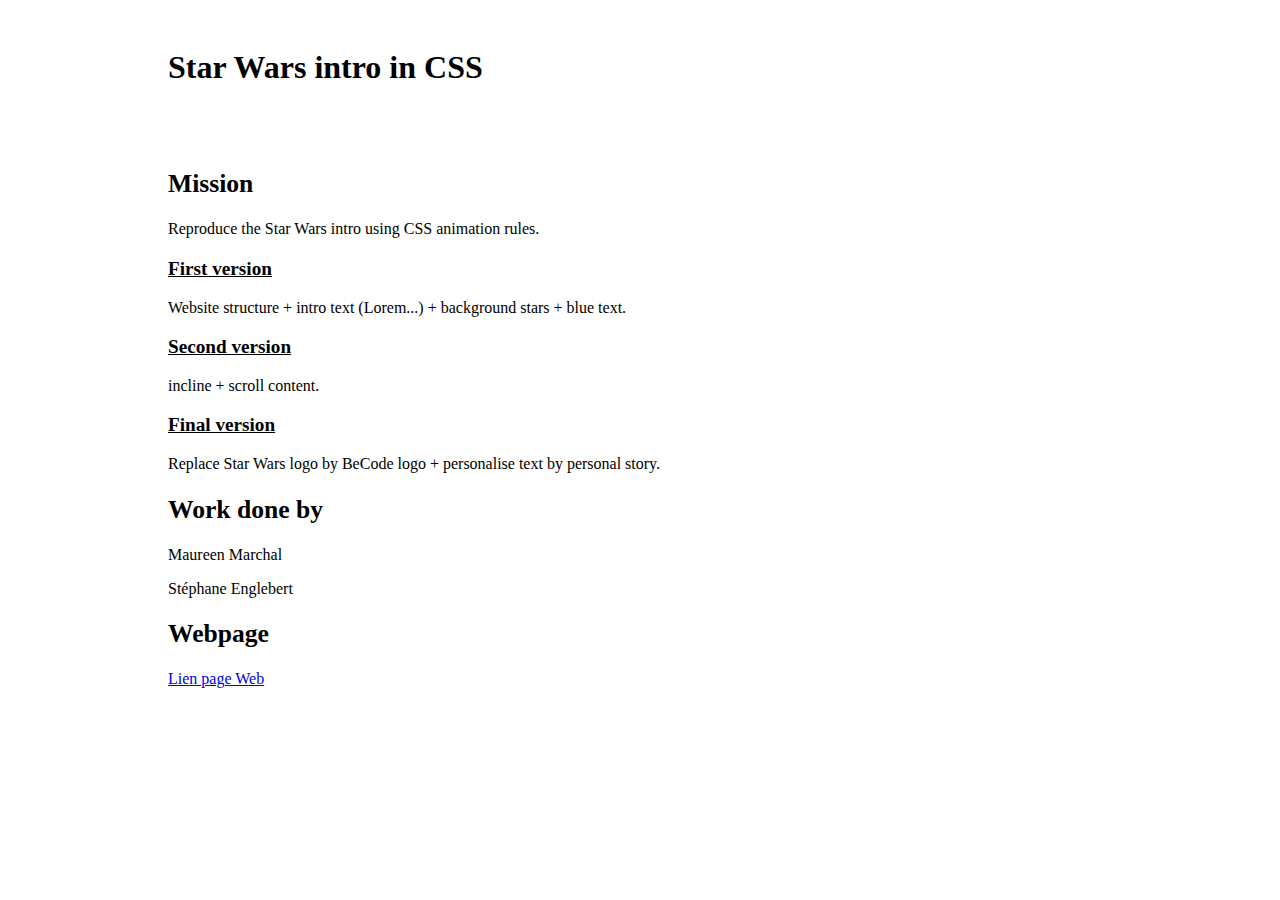
==== index.html @ 933f1d60 "first commit structure" ====
<!DOCTYPE html>
<html lang="en">
    <head>
        <meta charset="UTF-8">
        <meta name="viewport" content="width=device-width, initial-scale=1">
        <link rel="stylesheet" href="css/style.css">
    </head>
    <body>
        <header>
            <h1>Star Wars intro in CSS</h1>
        </header>
        <main>
            <section>
                <h2>Mission</h2>
                <p>Reproduce  the Star Wars intro using CSS animation rules.</p>
                <h3>First version</h3>
                <p>Website structure + intro text (Lorem...) + background stars + blue text.</p>
                <h3>Second version</h3>
                <p>incline + scroll content.</p>
                <h3>Final version</h3>
                <p>Replace Star Wars logo by BeCode logo + personalise text by personal story.</p>
                <h2>Work done by</h2>
                <p>Maureen Marchal</p>
                <p>Stéphane Englebert</p>
                <h2>Webpage</h2>
                <p><a href="https://stephane-englebert.github.io/Star-Wars-Crawl/" target="_BLANK">Lien page Web</a></p>
            </section>
        </main>
        <footer>

        </footer>
    </body>
</html>
---- css/style.css ----
body{
    width: 100%;
    /*background-color: #000000;*/
}
header{
    width: 75%;
    margin:auto;
    padding:20px;
}
main{
    width: 75%;
    margin:auto;
    padding:20px;
}
footer{

}
h1{
    font-size: 2.5vw;
}
h2{
    font-size: 2.0vw;
}
h3{
    font-size: 1.5vw;
    text-decoration: underline;
}
h4{
    font-size: 1.0vw;
}
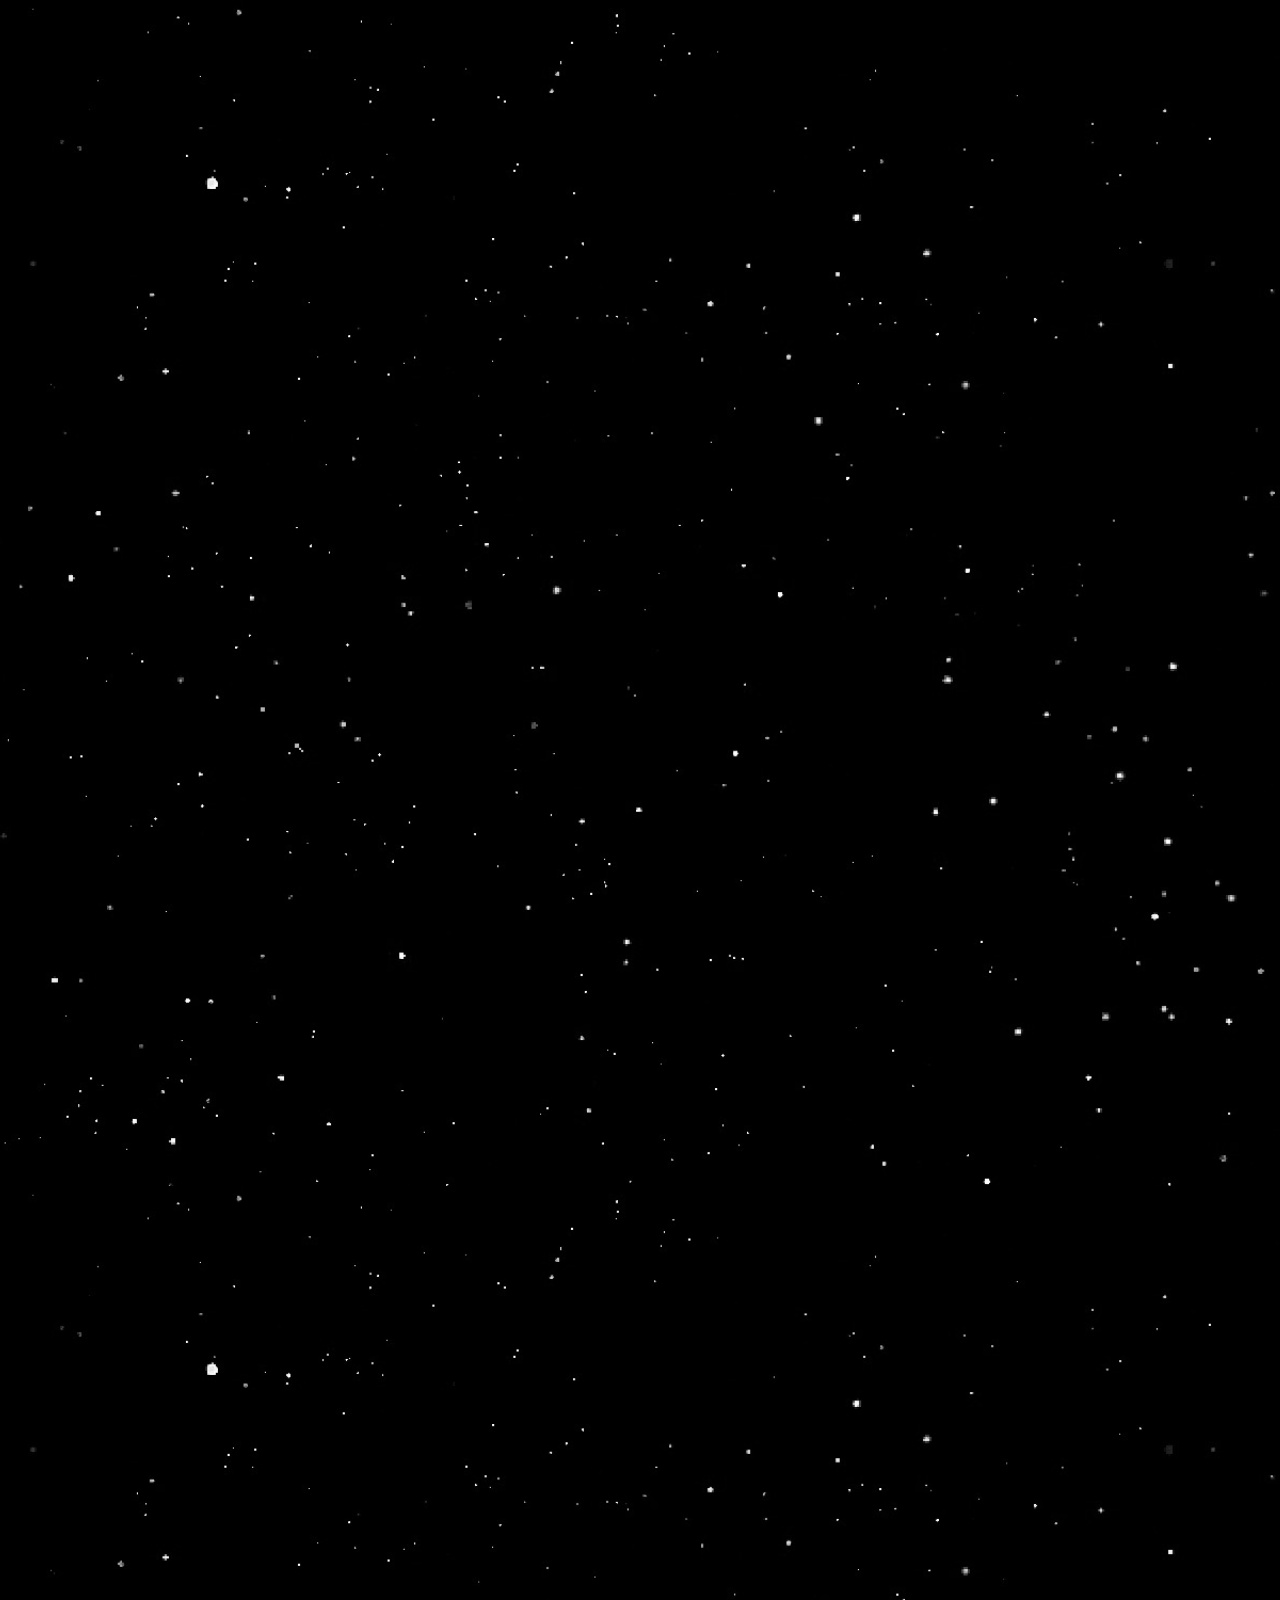
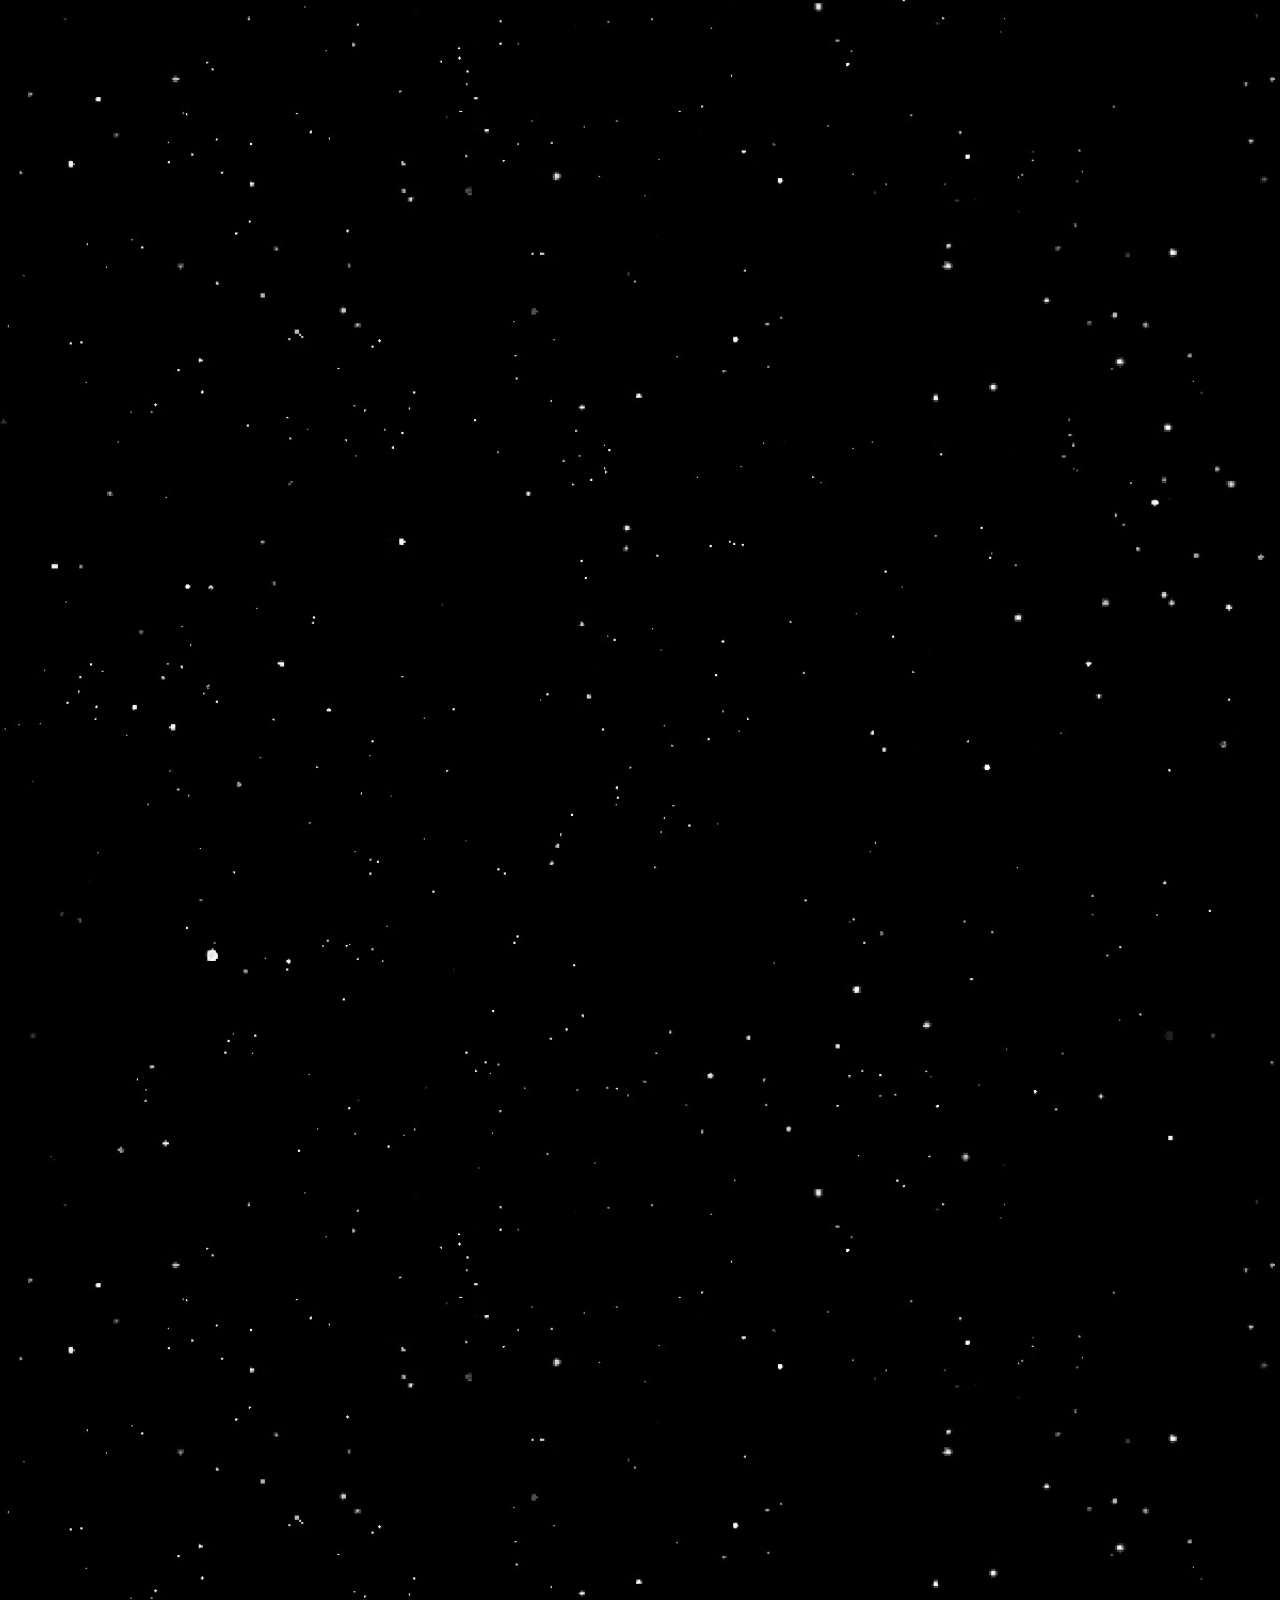
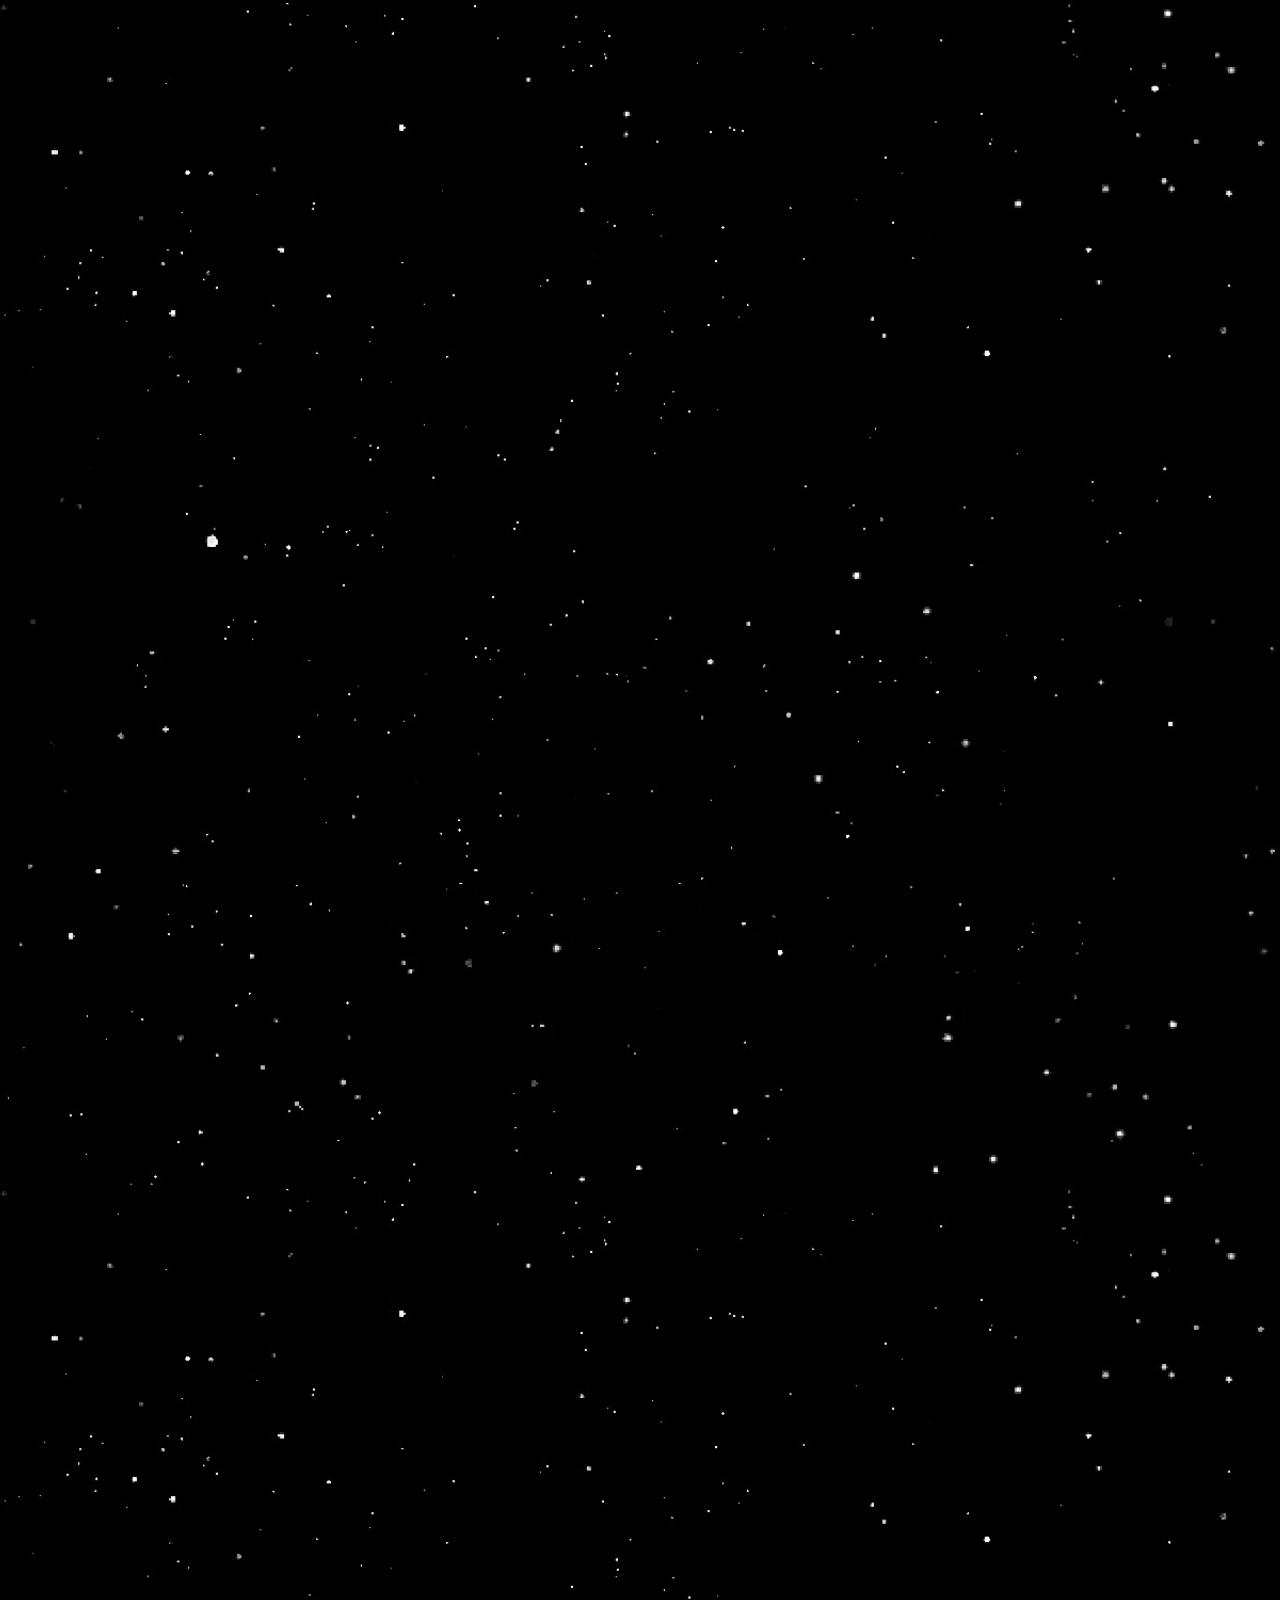
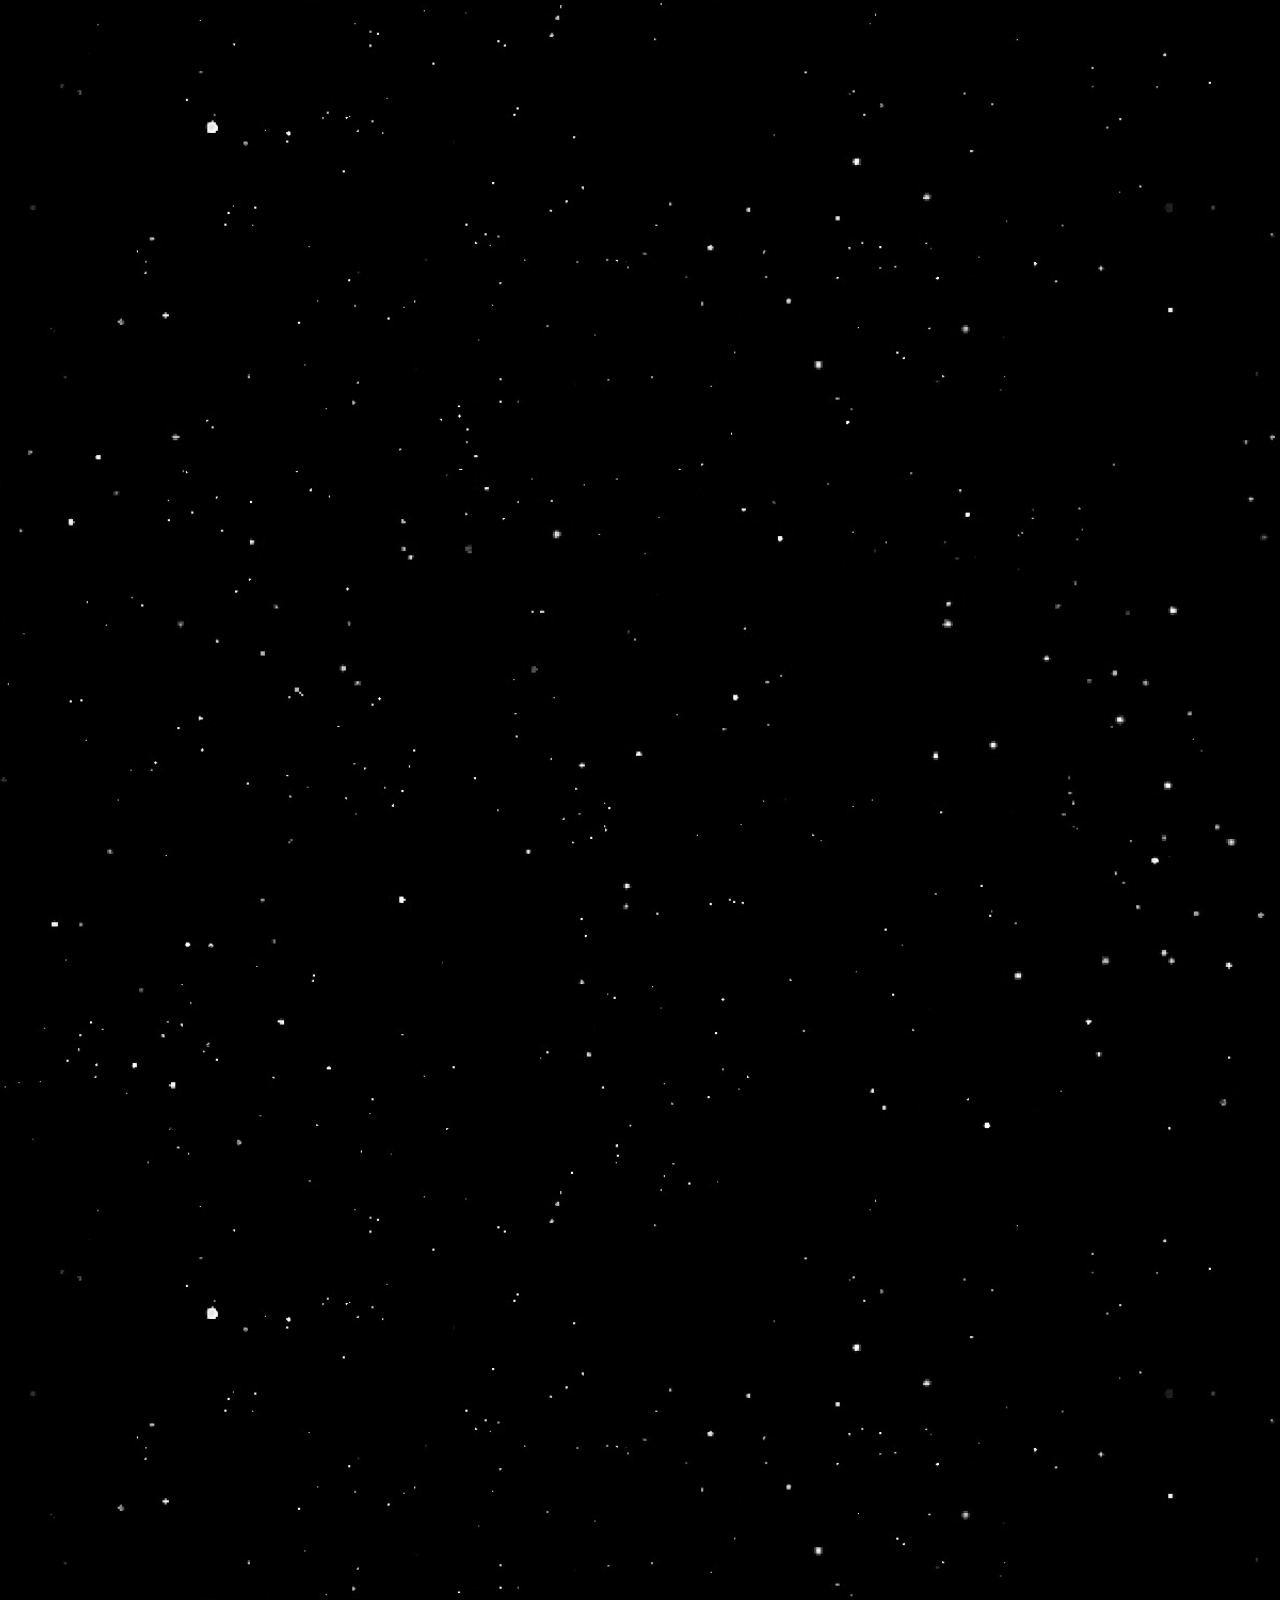
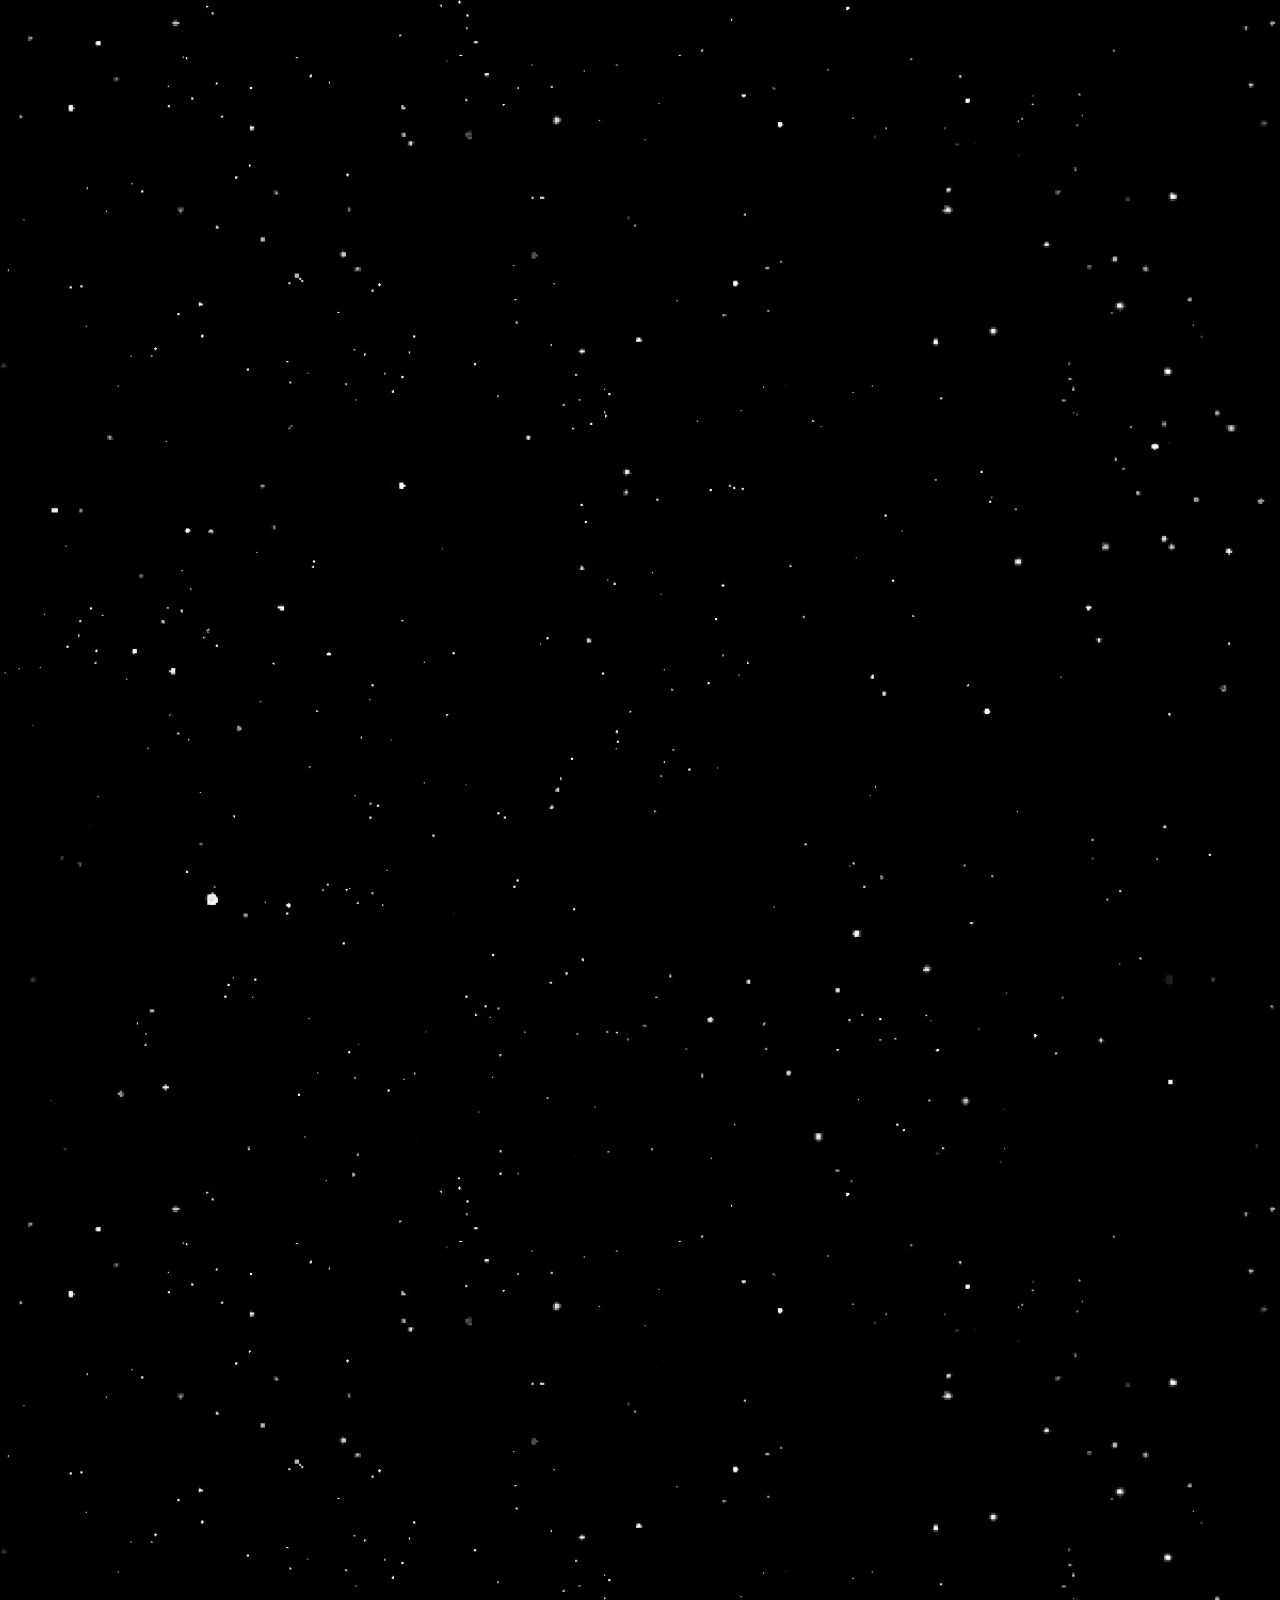
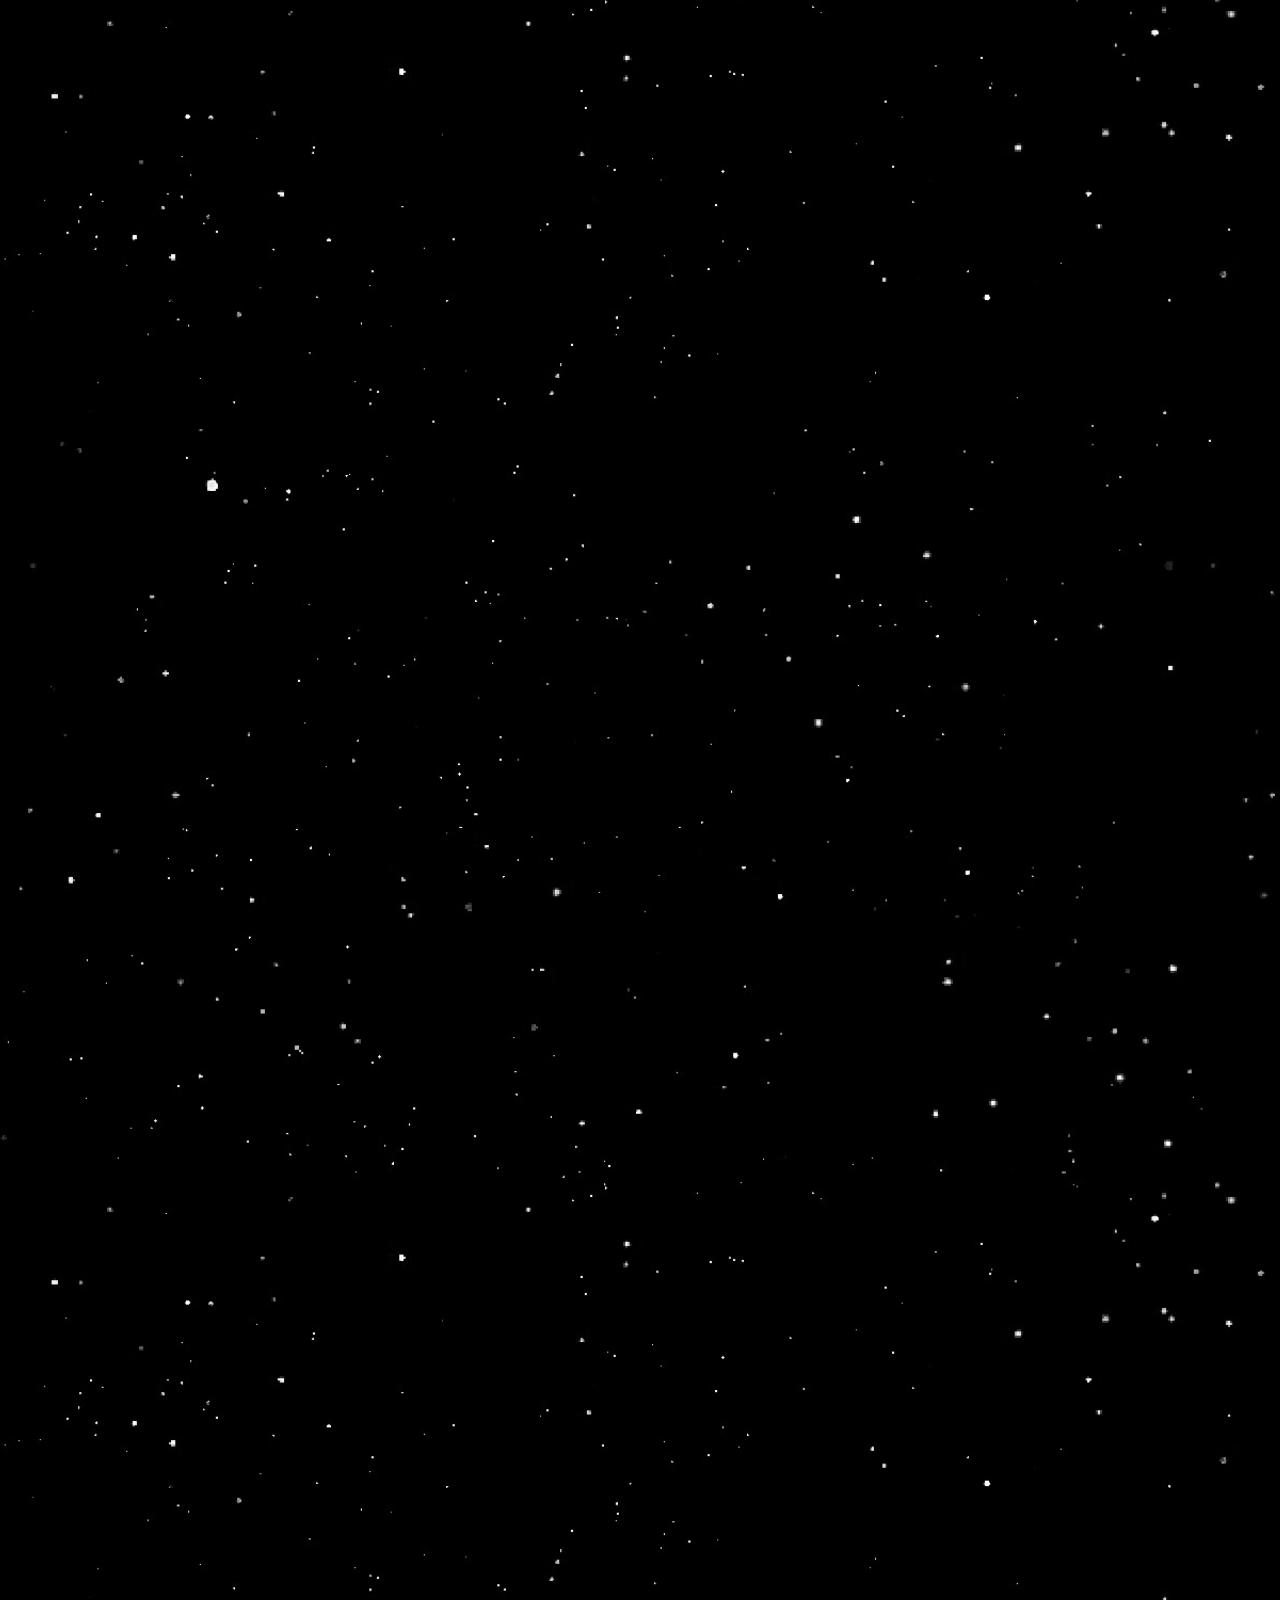
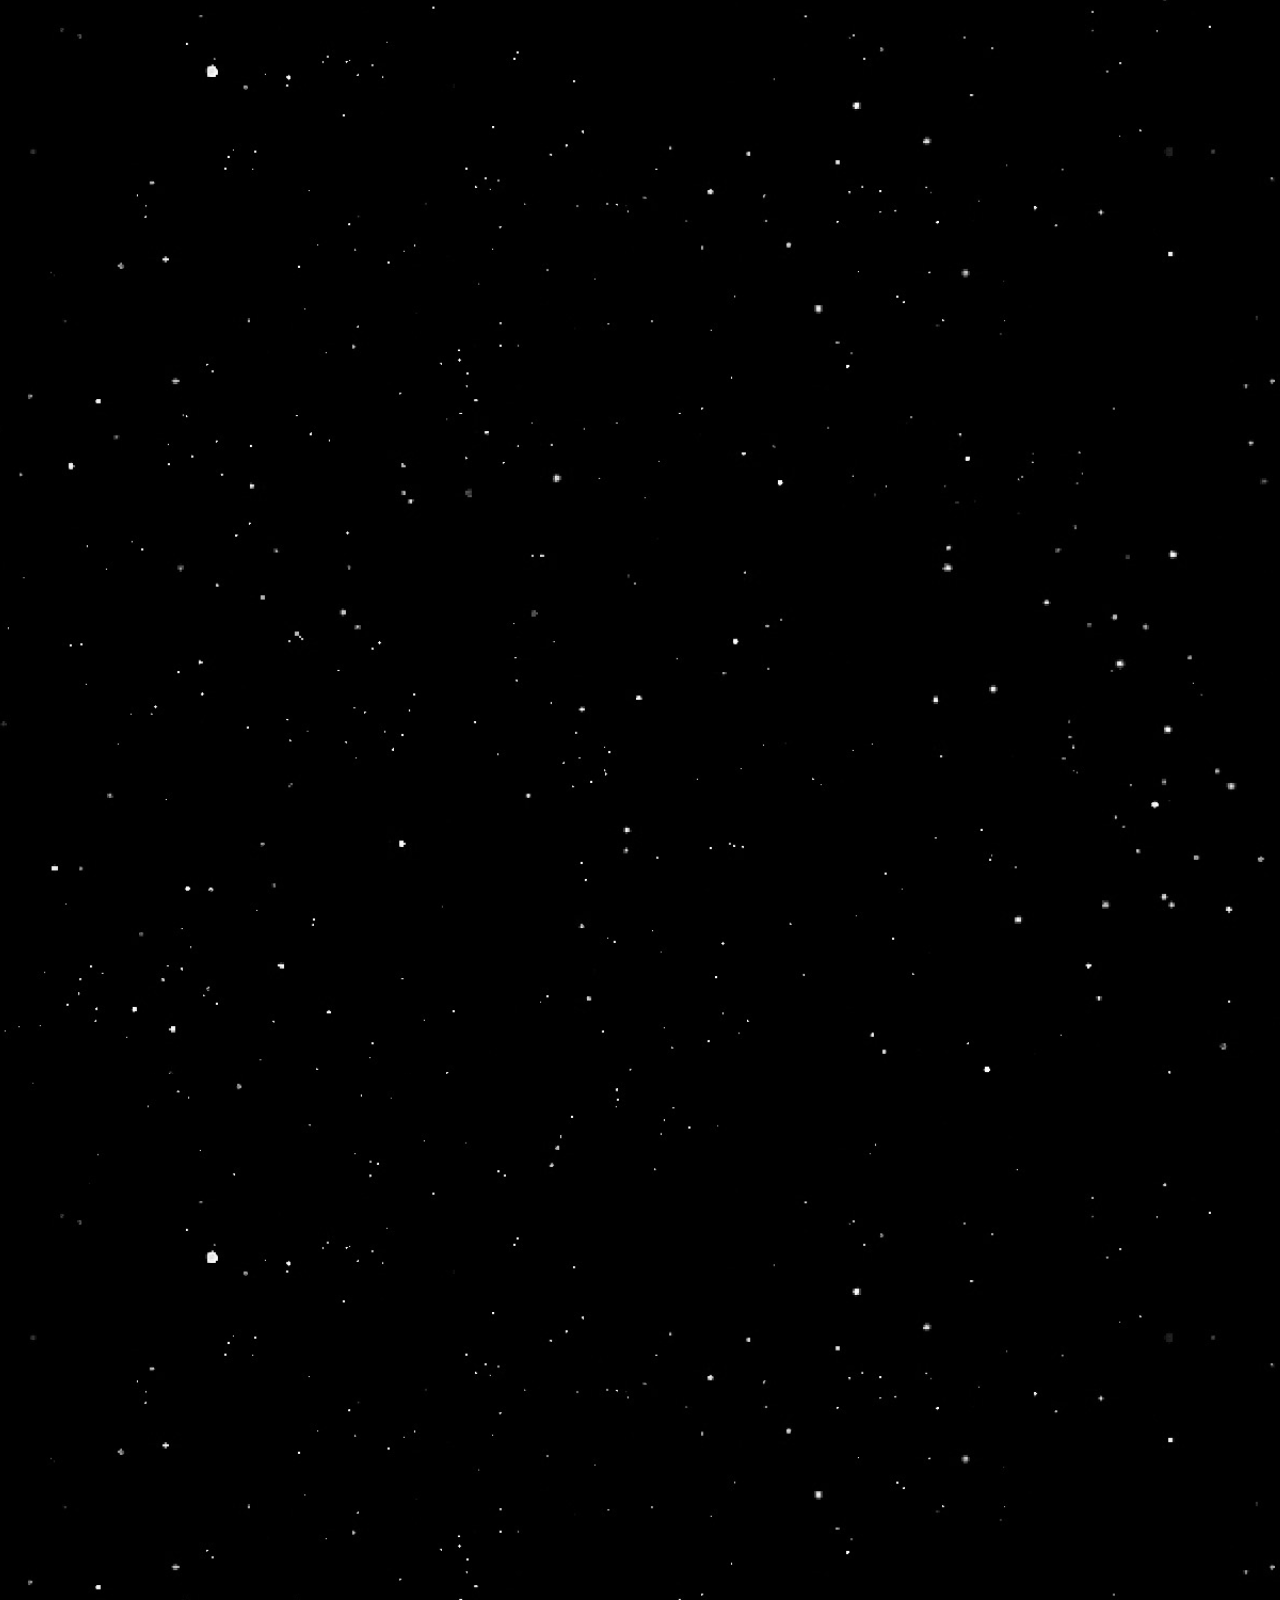
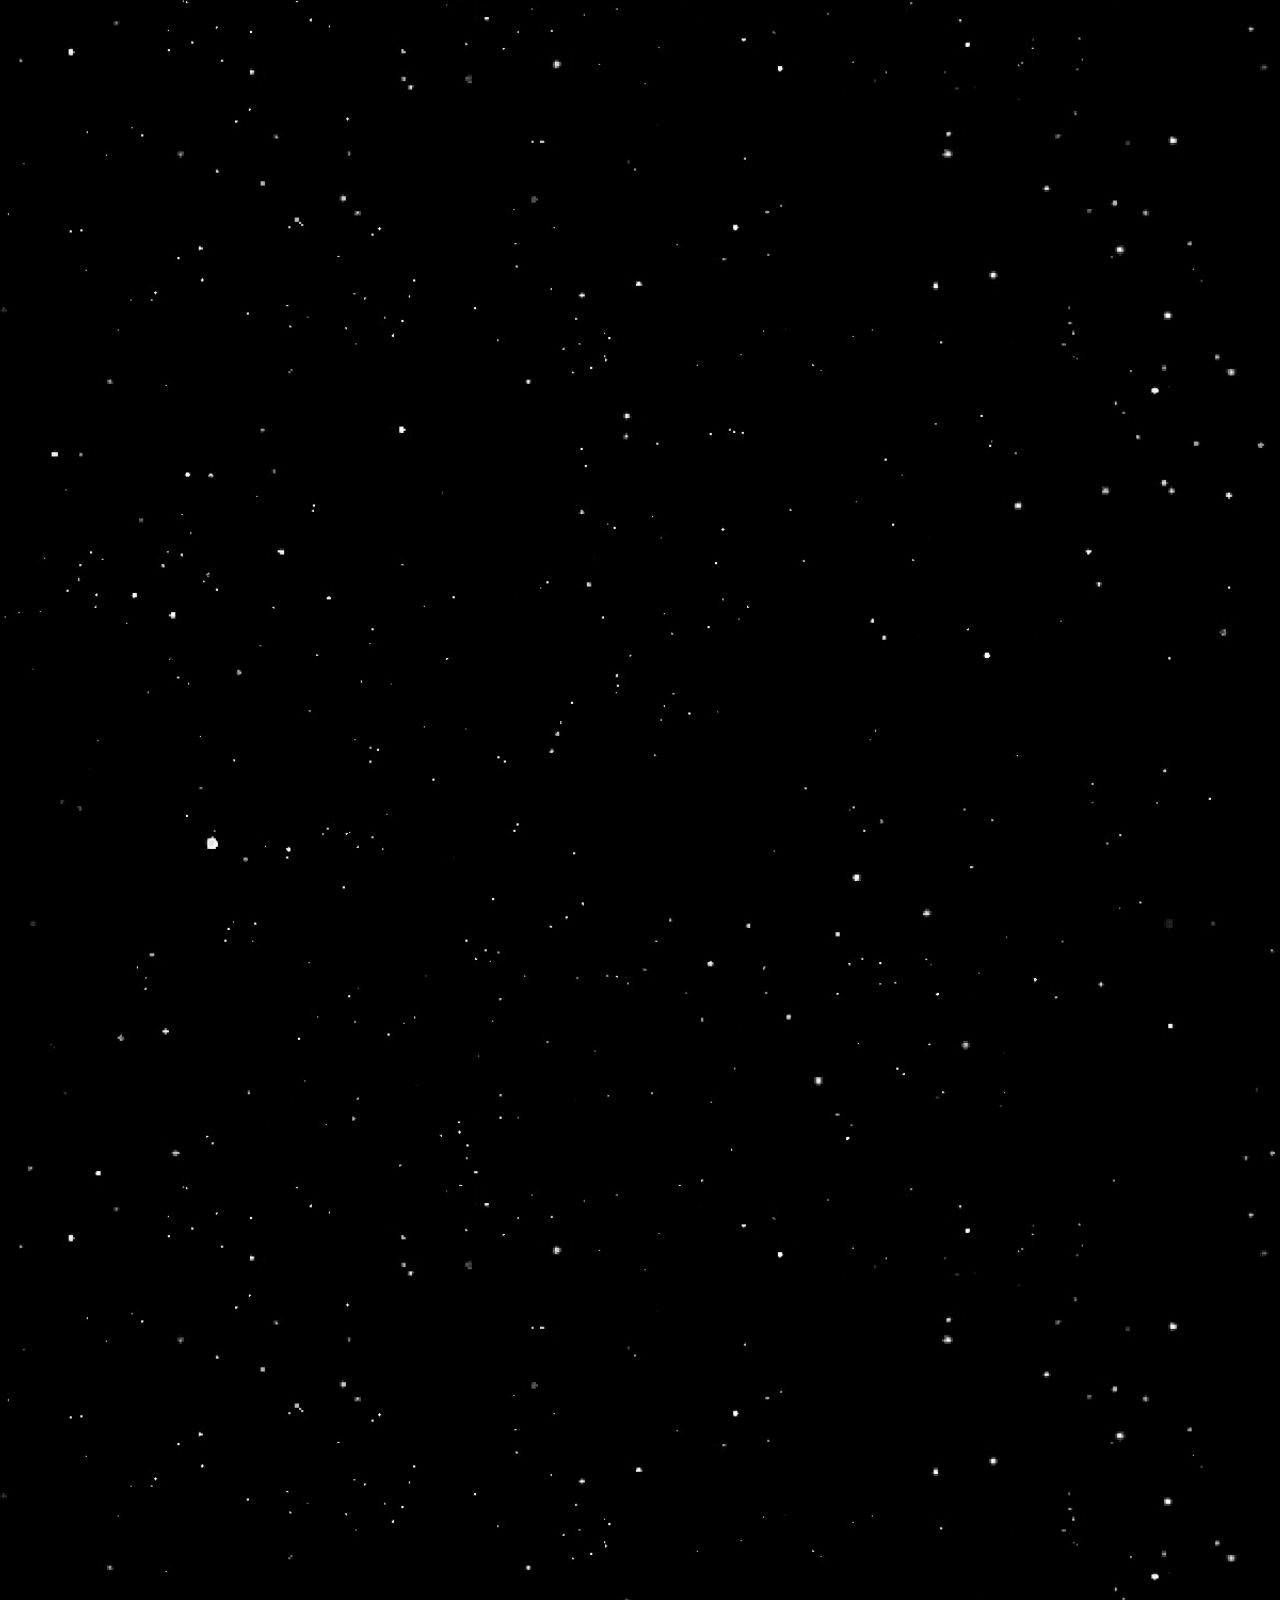
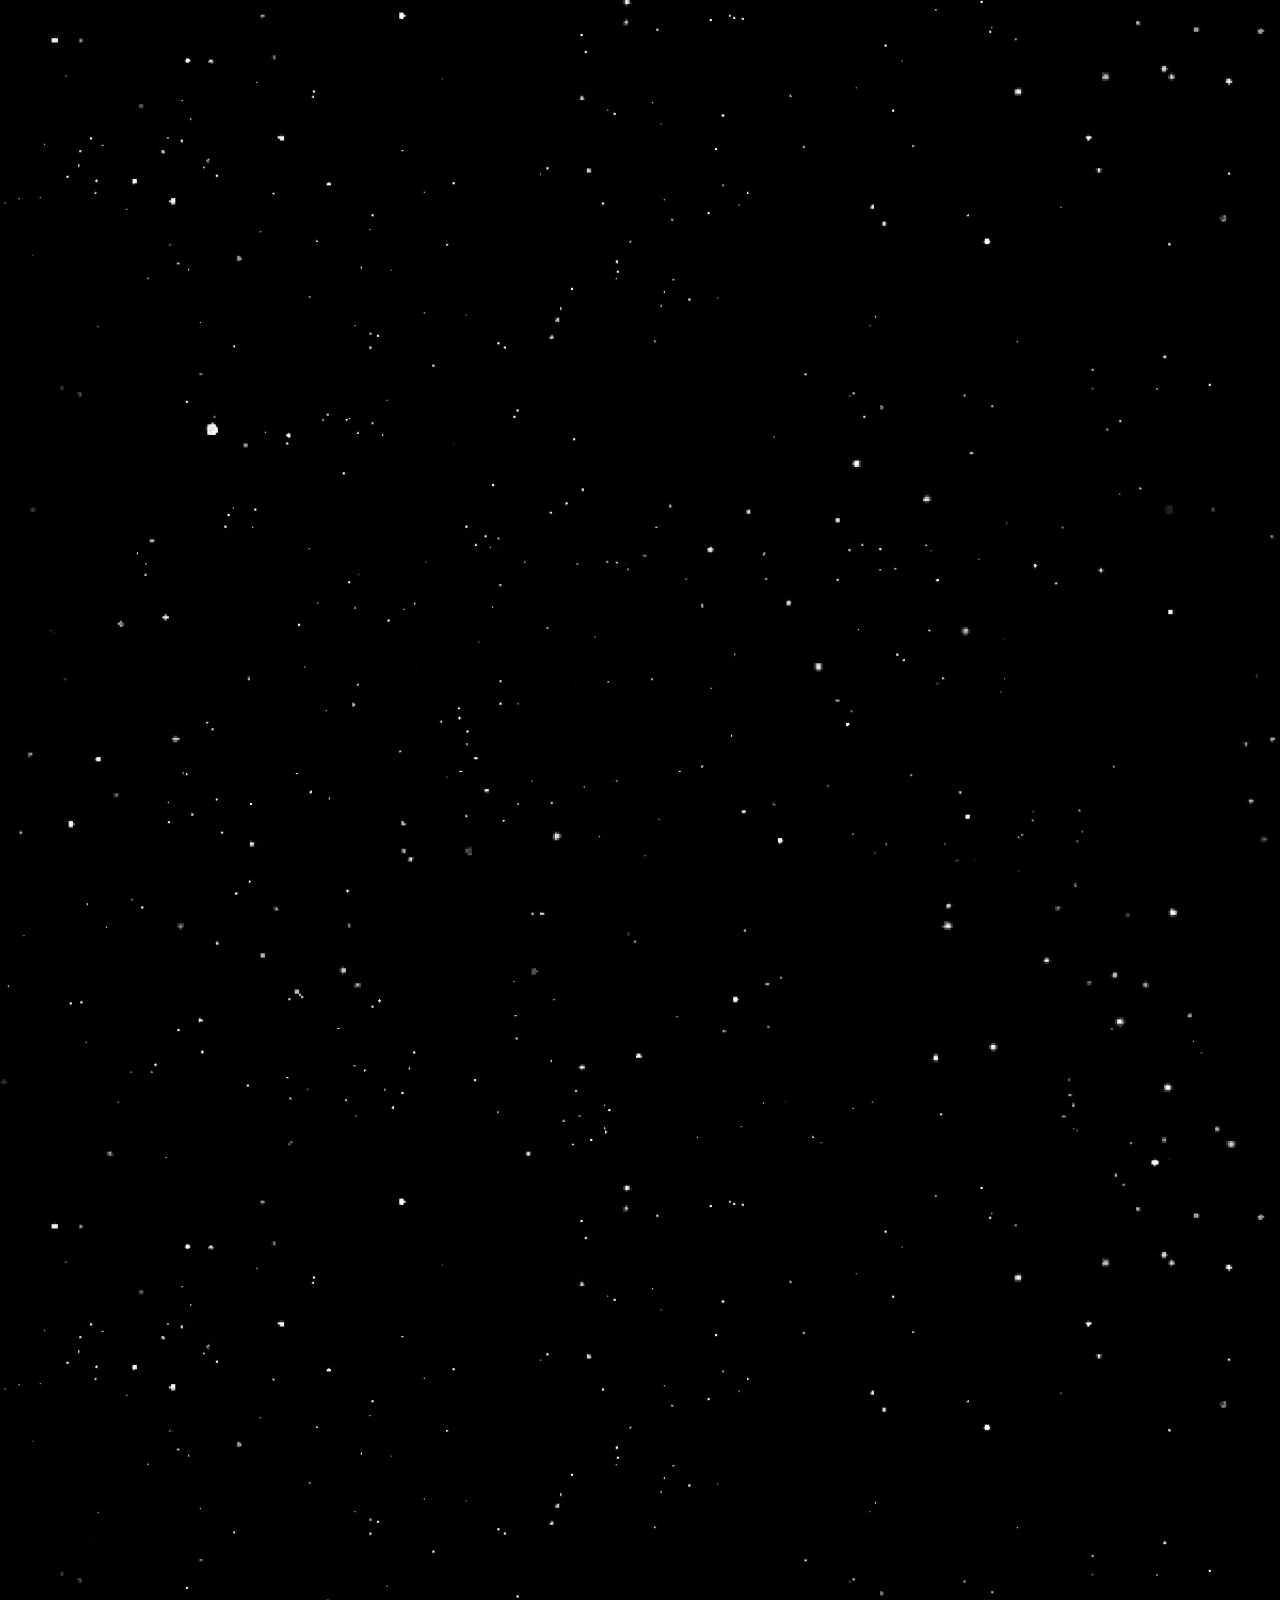
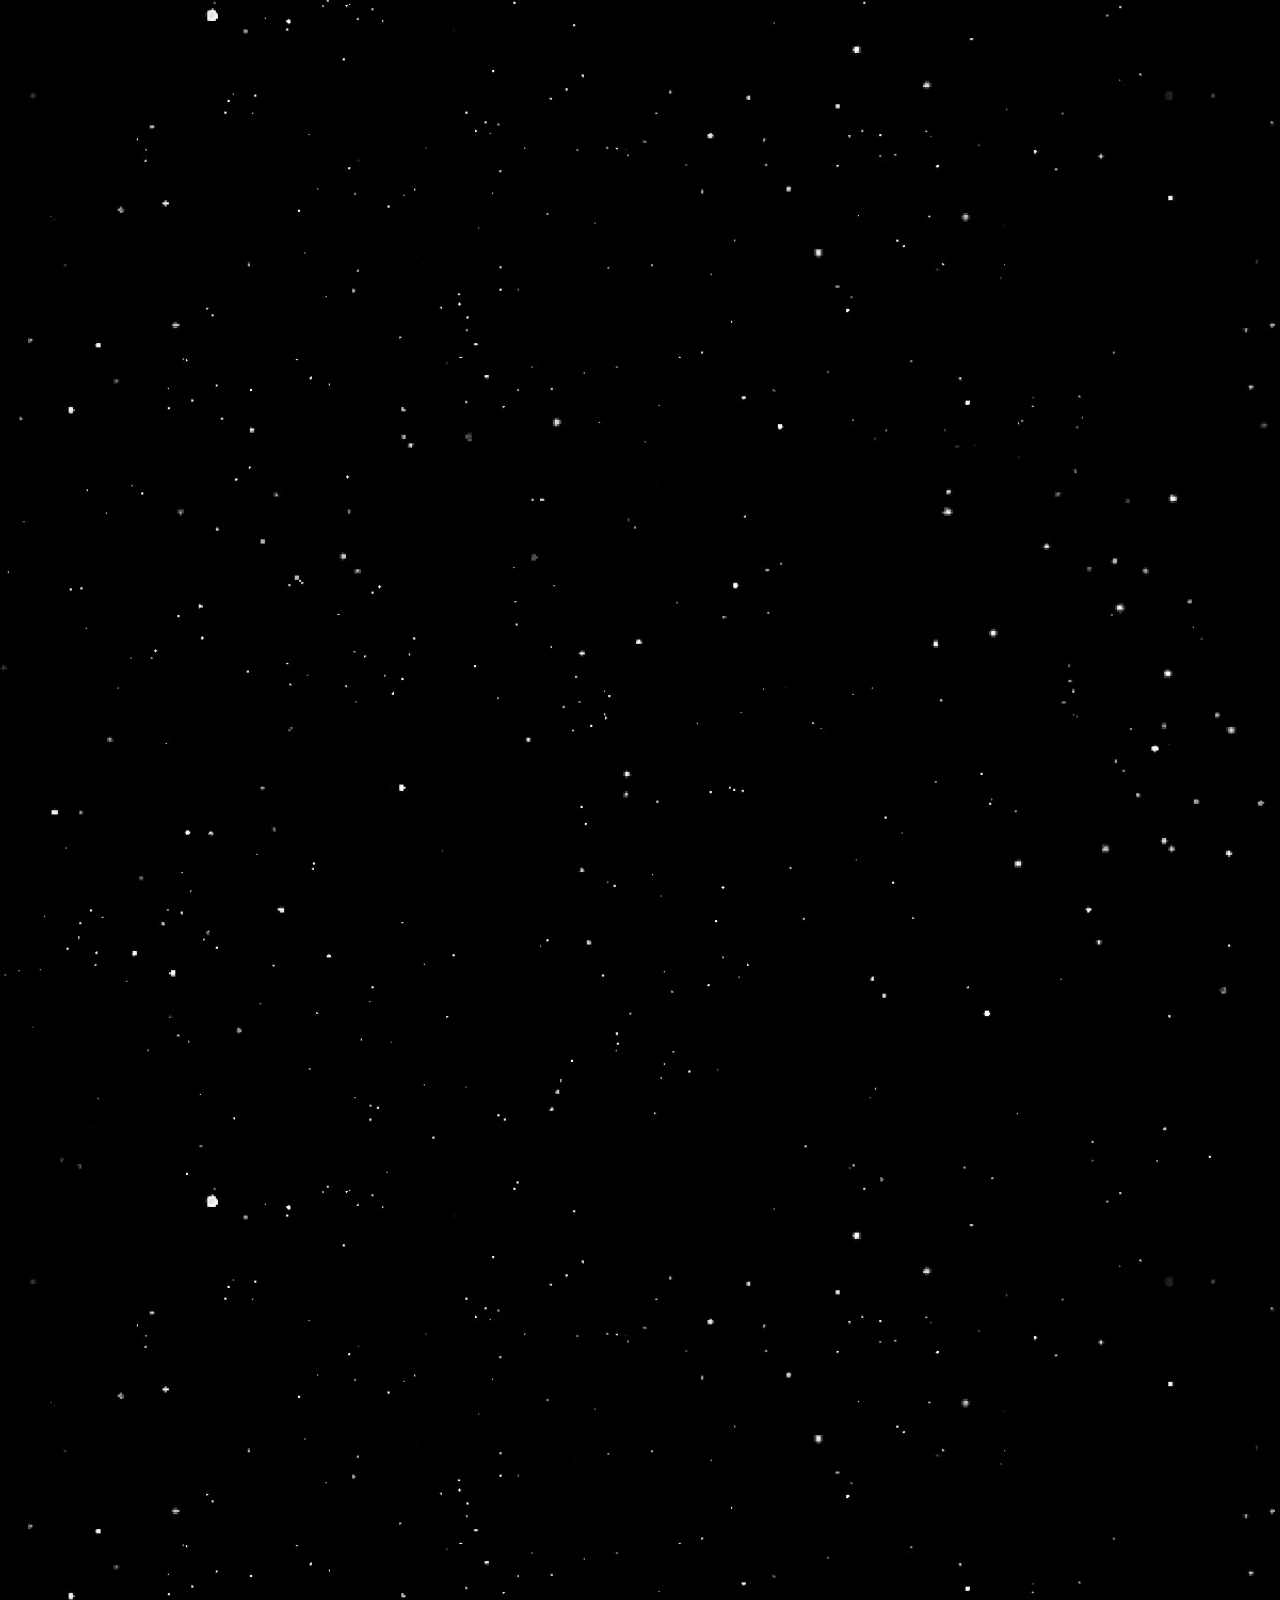
==== commit 292d330f: "update index" ====
--- a/index.html
+++ b/index.html
@@ -7,23 +7,28 @@
     </head>
     <body>
         <header>
-            <h1>Star Wars intro in CSS</h1>
+            <h1></h1>
         </header>
         <main>
-            <section>
-                <h2>Mission</h2>
-                <p>Reproduce  the Star Wars intro using CSS animation rules.</p>
-                <h3>First version</h3>
-                <p>Website structure + intro text (Lorem...) + background stars + blue text.</p>
-                <h3>Second version</h3>
-                <p>incline + scroll content.</p>
-                <h3>Final version</h3>
-                <p>Replace Star Wars logo by BeCode logo + personalise text by personal story.</p>
-                <h2>Work done by</h2>
-                <p>Maureen Marchal</p>
-                <p>Stéphane Englebert</p>
-                <h2>Webpage</h2>
-                <p><a href="https://stephane-englebert.github.io/Star-Wars-Crawl/" target="_BLANK">Lien page Web</a></p>
+            <img id="logo_becode" src="pictures/logo_becode.png" style="visibility: hidden;" width="10" height="10" alt="logo becode" title="logo becode"/>
+            <section class="main_container">
+                <div class="main_content">
+                    <p>A long time ago...<br/></p>
+                    <p>Our journey started on 5th of January 2021.</p> 
+                    <p>We were young and full of hope.</p>     
+                    <p>For our first battle, we're facing Git and his brother Github.</p>
+                    <p>2 really strong ennemies.</p>
+                    <p>We fought during a whole week and ended victourious. (well, we guess...)</p>
+                    <p>Our next opponent were html and CSS.</p>
+                    <p>Being a little more experienced than the first week, we had a significant advantage and won again!</p>
+                    <p>We are so excited and want to discover other galaxies and universes.</p>
+                    <p>On the way to the stars!!!</p>
+                    <p>May the force be with you!</p>                   
+                    
+                    <audio autoplay loop>
+                        <source src="star-wars-intro-hd-1080p.mp3" type="audio/mpeg">
+                    </audio>
+                </div>
             </section>
         </main>
         <footer>
--- a/css/style.css
+++ b/css/style.css
@@ -1,6 +1,12 @@
 body{
     width: 100%;
+    height: 100%;
     /*background-color: #000000;*/
+    background-image: url("../pictures/space_square.png");
+    background-repeat: repeat;
+    background-color:#000000;
+    text-align: center;
+    overflow: hidden;
 }
 header{
     width: 75%;
@@ -17,6 +23,7 @@
 }
 h1{
     font-size: 2.5vw;
+    color:yellow;
 }
 h2{
     font-size: 2.0vw;
@@ -27,4 +34,68 @@
 }
 h4{
     font-size: 1.0vw;
+}
+.intro_text{
+    font-size: 2.5vw;
+    color:rgb(94, 222, 231);
+    animation: affiche_texte_intro 5s linear;
+}
+.main_container {
+    display: flex;
+    justify-content: center;
+    position: relative;
+    height: 800px;
+    color:rgb(94, 222, 231);
+    font-family: 'Pathway Gothic One', sans-serif;
+    font-size: 500%;
+    font-weight: 600;
+    letter-spacing: 6px;
+    line-height: 150%;
+    perspective: 400px;
+    text-align: justify;
+}
+.main_content{
+    position: relative;
+    top: 99999px;
+    transform-origin: 50% 100%;
+    -webkit-animation:defilement 50s linear;
+    -moz-animation:defilement 50s linear;
+    -ms-animation:defilement 50s linear;
+    -o-animation:defilement 50s linear;
+    animation:defilement 50s linear;
+ }
+.main_content > .title {
+    font-size: 90%;
+    text-align: center;
+}
+
+.main_content > .title h1 {
+    margin: 0 0 100px;
+    text-transform: uppercase;
+}
+#logo_becode{
+    animation: affiche_logo 2s linear;
+}
+@keyframes affiche_texte_intro {
+    0% {
+        opacity: 1;
+    }
+    100% { 
+        opacity: 0;
+    }
+}
+@keyframes defilement {
+    0% {
+        top: 800px;
+        transform: rotateX(20deg)  translateZ(0);
+    }
+    100% { 
+        top: -6000px;
+        transform: rotateX(25deg) translateZ(-2500px);
+    }
+}
+@keyframes affiche_logo {
+	0% { width:512px;height:512px;top:400px;transform: scale(2); opacity: 1; visibility: visible;}
+	50% { opacity: 1; }
+	100% { transform: scale(0.1); opacity: 0;}
 }